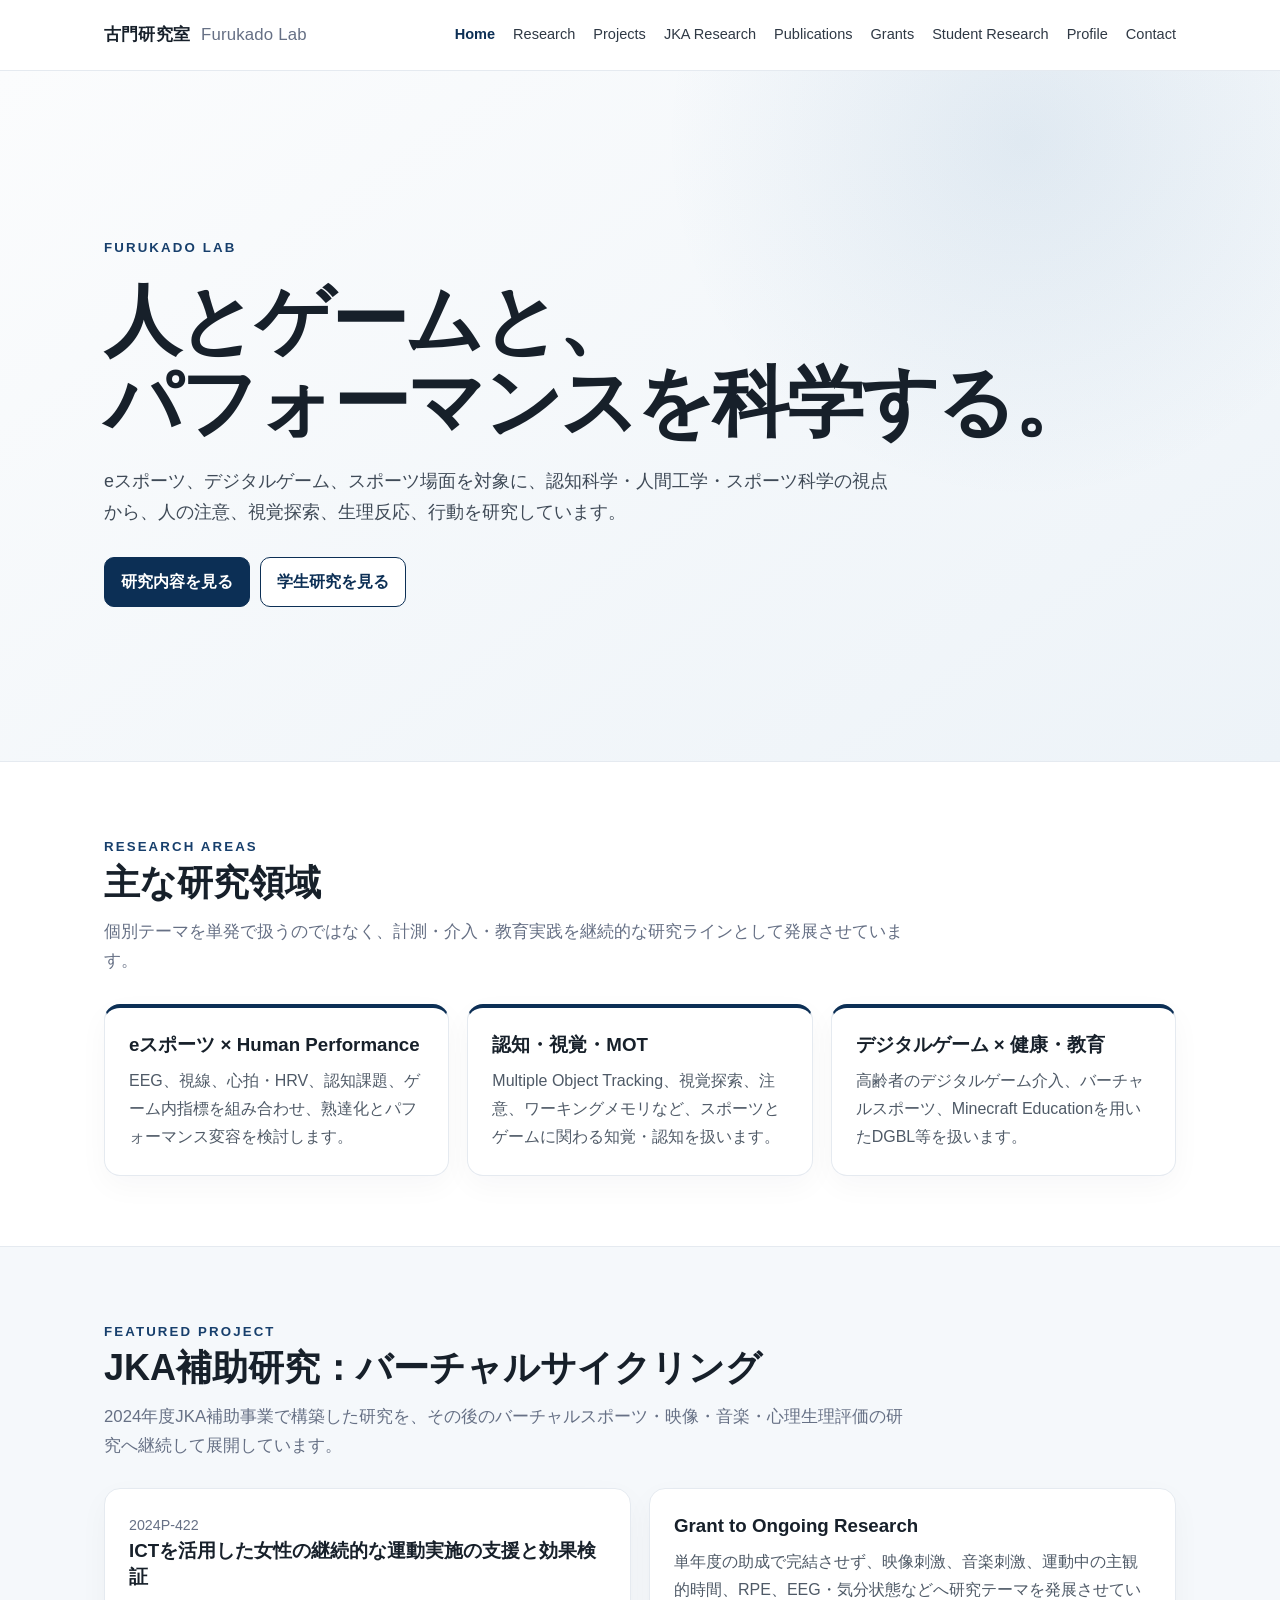
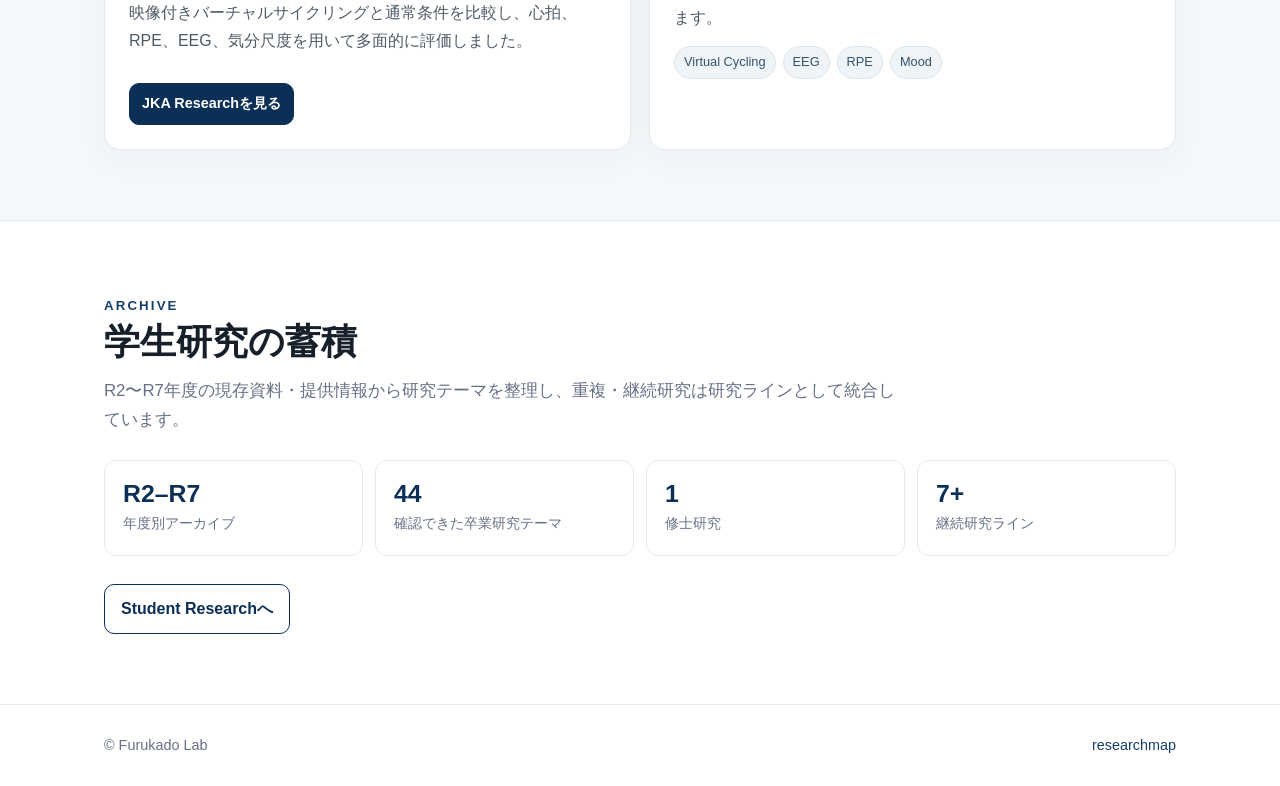
==== index.html @ d8c25774 "Add files via upload Initial Furukado Lab website" ====
<!doctype html>
<html lang="ja">
<head>
<meta charset="utf-8">
<meta name="viewport" content="width=device-width,initial-scale=1">
<title>Home | 古門研究室</title>
<meta name="description" content="eスポーツ、認知科学、人間工学、デジタルゲーム、スポーツ科学を扱う古門研究室の研究紹介サイト。">
<meta property="og:title" content="Home | 古門研究室">
<meta property="og:description" content="eスポーツ、認知科学、人間工学、デジタルゲーム、スポーツ科学を扱う古門研究室の研究紹介サイト。">
<meta property="og:type" content="website">
<link rel="stylesheet" href="assets/css/site.css">
</head>
<body>
<header class="site-header">
  <div class="container navbar">
    <a class="brand" href="index.html">古門研究室 <span>Furukado Lab</span></a>
    <button class="menu-btn" aria-label="メニュー">☰</button>
    <nav class="nav-links"><a class="active" href="index.html">Home</a><a class="" href="research.html">Research</a><a class="" href="projects.html">Projects</a><a class="" href="jka.html">JKA Research</a><a class="" href="publications.html">Publications</a><a class="" href="grants.html">Grants</a><a class="" href="student-research.html">Student Research</a><a class="" href="profile.html">Profile</a><a class="" href="contact.html">Contact</a></nav>
  </div>
</header>

<main>
<section class="hero">
  <div class="container">
    <span class="eyebrow">Furukado Lab</span>
    <h1>人とゲームと、<br>パフォーマンスを科学する。</h1>
    <p class="hero-copy">eスポーツ、デジタルゲーム、スポーツ場面を対象に、認知科学・人間工学・スポーツ科学の視点から、人の注意、視覚探索、生理反応、行動を研究しています。</p>
    <div class="hero-actions">
      <a class="btn primary" href="research.html">研究内容を見る</a>
      <a class="btn" href="student-research.html">学生研究を見る</a>
    </div>
  </div>
</section>

<section><div class="container">
  <span class="eyebrow">Research Areas</span>
  <h2>主な研究領域</h2>
  <p class="lead">個別テーマを単発で扱うのではなく、計測・介入・教育実践を継続的な研究ラインとして発展させています。</p>
  <div class="grid">
    <article class="card feature"><h3>eスポーツ × Human Performance</h3><p>EEG、視線、心拍・HRV、認知課題、ゲーム内指標を組み合わせ、熟達化とパフォーマンス変容を検討します。</p></article>
    <article class="card feature"><h3>認知・視覚・MOT</h3><p>Multiple Object Tracking、視覚探索、注意、ワーキングメモリなど、スポーツとゲームに関わる知覚・認知を扱います。</p></article>
    <article class="card feature"><h3>デジタルゲーム × 健康・教育</h3><p>高齢者のデジタルゲーム介入、バーチャルスポーツ、Minecraft Educationを用いたDGBL等を扱います。</p></article>
  </div>
</div></section>

<section class="section-soft"><div class="container">
  <span class="eyebrow">Featured Project</span>
  <h2>JKA補助研究：バーチャルサイクリング</h2>
  <p class="lead">2024年度JKA補助事業で構築した研究を、その後のバーチャルスポーツ・映像・音楽・心理生理評価の研究へ継続して展開しています。</p>
  <div class="grid two">
    <article class="card">
      <div class="meta">2024P-422</div>
      <h3>ICTを活用した女性の継続的な運動実施の支援と効果検証</h3>
      <p>映像付きバーチャルサイクリングと通常条件を比較し、心拍、RPE、EEG、気分尺度を用いて多面的に評価しました。</p>
      <div class="actions"><a class="btn small primary" href="jka.html">JKA Researchを見る</a></div>
    </article>
    <article class="card">
      <h3>Grant to Ongoing Research</h3>
      <p>単年度の助成で完結させず、映像刺激、音楽刺激、運動中の主観的時間、RPE、EEG・気分状態などへ研究テーマを発展させています。</p>
      <div class="tags"><span class="tag">Virtual Cycling</span><span class="tag">EEG</span><span class="tag">RPE</span><span class="tag">Mood</span></div>
    </article>
  </div>
</div></section>

<section><div class="container">
  <span class="eyebrow">Archive</span>
  <h2>学生研究の蓄積</h2>
  <p class="lead">R2〜R7年度の現存資料・提供情報から研究テーマを整理し、重複・継続研究は研究ラインとして統合しています。</p>
  <div class="kpi-row">
    <div class="kpi"><strong>R2–R7</strong><span>年度別アーカイブ</span></div>
    <div class="kpi"><strong>44</strong><span>確認できた卒業研究テーマ</span></div>
    <div class="kpi"><strong>1</strong><span>修士研究</span></div>
    <div class="kpi"><strong>7+</strong><span>継続研究ライン</span></div>
  </div>
  <div class="actions"><a class="btn" href="student-research.html">Student Researchへ</a></div>
</div></section>
</main>
<footer class="site-footer"><div class="container footer-row">
  <div>© Furukado Lab</div>
  <div><a href="https://researchmap.jp/80882191" target="_blank" rel="noopener">researchmap</a></div>
</div></footer>
<script src="assets/js/site.js"></script>
</body></html>
---- assets/css/site.css ----
:root{
  --navy:#0c2f55;
  --navy2:#173f6c;
  --ink:#17202a;
  --muted:#667085;
  --line:#e5eaf0;
  --soft:#f5f8fb;
  --white:#fff;
  --accent:#2d6ca3;
  --warm:#f4efe6;
  --max:1120px;
  --radius:16px;
}
*{box-sizing:border-box}
html{scroll-behavior:smooth}
body{
  margin:0;
  font-family:-apple-system,BlinkMacSystemFont,"Segoe UI","Hiragino Kaku Gothic ProN","Yu Gothic",Meiryo,sans-serif;
  color:var(--ink);
  background:var(--white);
  line-height:1.75;
}
a{color:var(--navy2);text-decoration:none}
a:hover{text-decoration:underline}
img{max-width:100%;height:auto}
.container{max-width:var(--max);margin:auto;padding:0 24px}
.site-header{
  position:sticky;top:0;z-index:30;
  background:rgba(255,255,255,.96);
  border-bottom:1px solid var(--line);
  backdrop-filter:blur(10px);
}
.navbar{height:70px;display:flex;align-items:center;justify-content:space-between;gap:24px}
.brand{font-weight:800;letter-spacing:.01em;color:var(--ink);font-size:1.05rem}
.brand span{font-weight:500;color:var(--muted);margin-left:.4rem}
.nav-links{display:flex;gap:18px;align-items:center;font-size:.91rem}
.nav-links a{color:#2f3945}
.nav-links a.active{color:var(--navy);font-weight:800}
.menu-btn{display:none;border:1px solid var(--line);background:#fff;border-radius:9px;padding:7px 10px;font-size:1rem}
.hero{
  background:
    radial-gradient(circle at 80% 10%, rgba(45,108,163,.10), transparent 30%),
    linear-gradient(145deg,#fbfcfd,#edf3f8);
  border-bottom:1px solid var(--line);
}
.hero .container{padding-top:92px;padding-bottom:84px}
.eyebrow{
  display:inline-block;
  color:var(--navy2);
  font-size:.83rem;font-weight:800;letter-spacing:.16em;text-transform:uppercase;
}
h1{font-size:clamp(2.4rem,6vw,4.8rem);line-height:1.06;margin:.25em 0 .3em;letter-spacing:-.035em}
h2{font-size:clamp(1.65rem,3vw,2.25rem);line-height:1.25;margin:0 0 12px}
h3{line-height:1.4;margin:0 0 8px}
.hero-copy{font-size:1.12rem;color:#3f4a57;max-width:790px}
.hero-actions,.actions{display:flex;gap:10px;flex-wrap:wrap;margin-top:28px}
.btn{
  display:inline-flex;align-items:center;justify-content:center;gap:8px;
  border:1px solid var(--navy);border-radius:10px;
  padding:10px 16px;font-weight:750;color:var(--navy);background:#fff;
}
.btn.primary{background:var(--navy);color:#fff}
.btn.small{padding:7px 12px;font-size:.9rem}
section{padding:70px 0}
.section-soft{background:var(--soft);border-top:1px solid var(--line);border-bottom:1px solid var(--line)}
.lead{font-size:1.05rem;color:var(--muted);max-width:800px;margin:0}
.grid{display:grid;grid-template-columns:repeat(3,minmax(0,1fr));gap:18px;margin-top:28px}
.grid.two{grid-template-columns:repeat(2,minmax(0,1fr))}
.card{
  background:#fff;border:1px solid var(--line);border-radius:var(--radius);
  padding:24px;box-shadow:0 10px 30px rgba(19,42,67,.035);
}
.card p{color:#4f5a67;margin:.55em 0 0}
.card .meta{font-size:.89rem;color:var(--muted)}
.card.feature{border-top:4px solid var(--navy)}
.tags{display:flex;flex-wrap:wrap;gap:7px;margin-top:14px}
.tag{
  display:inline-block;padding:4px 9px;border-radius:999px;
  font-size:.8rem;background:#eef4f8;border:1px solid #dbe6ee;color:#35526a;
}
.kpi-row{display:grid;grid-template-columns:repeat(4,1fr);gap:12px;margin-top:26px}
.kpi{padding:18px;border:1px solid var(--line);border-radius:12px;background:#fff}
.kpi strong{display:block;font-size:1.55rem;color:var(--navy);line-height:1.2}
.kpi span{font-size:.86rem;color:var(--muted)}
.page-head{background:#f8fafc;border-bottom:1px solid var(--line)}
.page-head .container{padding-top:56px;padding-bottom:48px}
.page-head h1{font-size:clamp(2rem,5vw,3.5rem)}
.breadcrumb{font-size:.85rem;color:var(--muted);margin-bottom:10px}
.note{
  border-left:4px solid var(--navy2);padding:14px 18px;background:#f8fafc;
  border-radius:0 10px 10px 0;margin:22px 0;color:#44515f;
}
.timeline{position:relative;margin-top:28px;padding-left:24px}
.timeline:before{content:"";position:absolute;left:6px;top:5px;bottom:5px;width:2px;background:#dbe4ec}
.timeline-item{position:relative;padding:0 0 26px 18px}
.timeline-item:before{content:"";position:absolute;left:-23px;top:8px;width:11px;height:11px;border-radius:50%;background:var(--navy2)}
.timeline-item b{display:block}
.jka-hero{
  display:grid;grid-template-columns:1.02fr .98fr;gap:36px;align-items:start;margin-top:28px
}
.jka-figure{background:#fff;border:1px solid var(--line);border-radius:18px;padding:12px}
.jka-figure img{display:block;border-radius:10px}
.table-wrap{overflow-x:auto;margin-top:22px}
table{width:100%;border-collapse:collapse;background:#fff}
th,td{padding:13px 14px;border-bottom:1px solid var(--line);text-align:left;vertical-align:top}
th{font-size:.84rem;color:var(--muted);background:#f8fafc}
.filterbar{display:flex;flex-wrap:wrap;gap:8px;margin:24px 0}
.filter-btn{
  border:1px solid #d7dee6;background:#fff;border-radius:999px;padding:7px 12px;cursor:pointer;color:#42505f
}
.filter-btn.active{background:var(--navy);border-color:var(--navy);color:#fff}
.research-list{display:grid;gap:12px}
.research-entry{padding:20px;border:1px solid var(--line);border-radius:14px;background:#fff}
.research-entry h3{font-size:1.02rem;margin-bottom:7px}
.research-entry p{margin:0;color:#53606d;font-size:.94rem}
.research-entry .entry-top{display:flex;justify-content:space-between;gap:12px;align-items:flex-start}
.badge{font-size:.76rem;background:#eef4f8;color:#35526a;border-radius:999px;padding:4px 8px;white-space:nowrap}
.pub-list{margin-top:24px}
.pub-item{padding:18px 0;border-bottom:1px solid var(--line)}
.pub-year{font-size:.82rem;font-weight:800;color:var(--navy2)}
.pub-title{font-weight:750;margin:2px 0}
.pub-venue,.pub-note{font-size:.91rem;color:var(--muted)}
.status{font-size:.85rem;color:var(--muted);margin-top:12px}
.empty{padding:22px;border:1px dashed #cfd8e2;border-radius:12px;color:var(--muted);background:#fafcfd}
.site-footer{border-top:1px solid var(--line);padding:28px 0;color:var(--muted);font-size:.9rem;background:#fff}
.footer-row{display:flex;justify-content:space-between;gap:18px;flex-wrap:wrap}
.muted{color:var(--muted)}
.small{font-size:.9rem}
@media(max-width:900px){
  .grid,.grid.two,.jka-hero{grid-template-columns:1fr}
  .kpi-row{grid-template-columns:repeat(2,1fr)}
  .nav-links{display:none;position:absolute;top:69px;left:0;right:0;background:#fff;border-bottom:1px solid var(--line);padding:14px 24px;flex-direction:column;align-items:flex-start}
  .nav-links.open{display:flex}
  .menu-btn{display:block}
}
@media(max-width:560px){
  .container{padding:0 18px}
  .hero .container{padding-top:64px;padding-bottom:58px}
  section{padding:52px 0}
  .kpi-row{grid-template-columns:1fr}
  .entry-top{flex-direction:column}
}
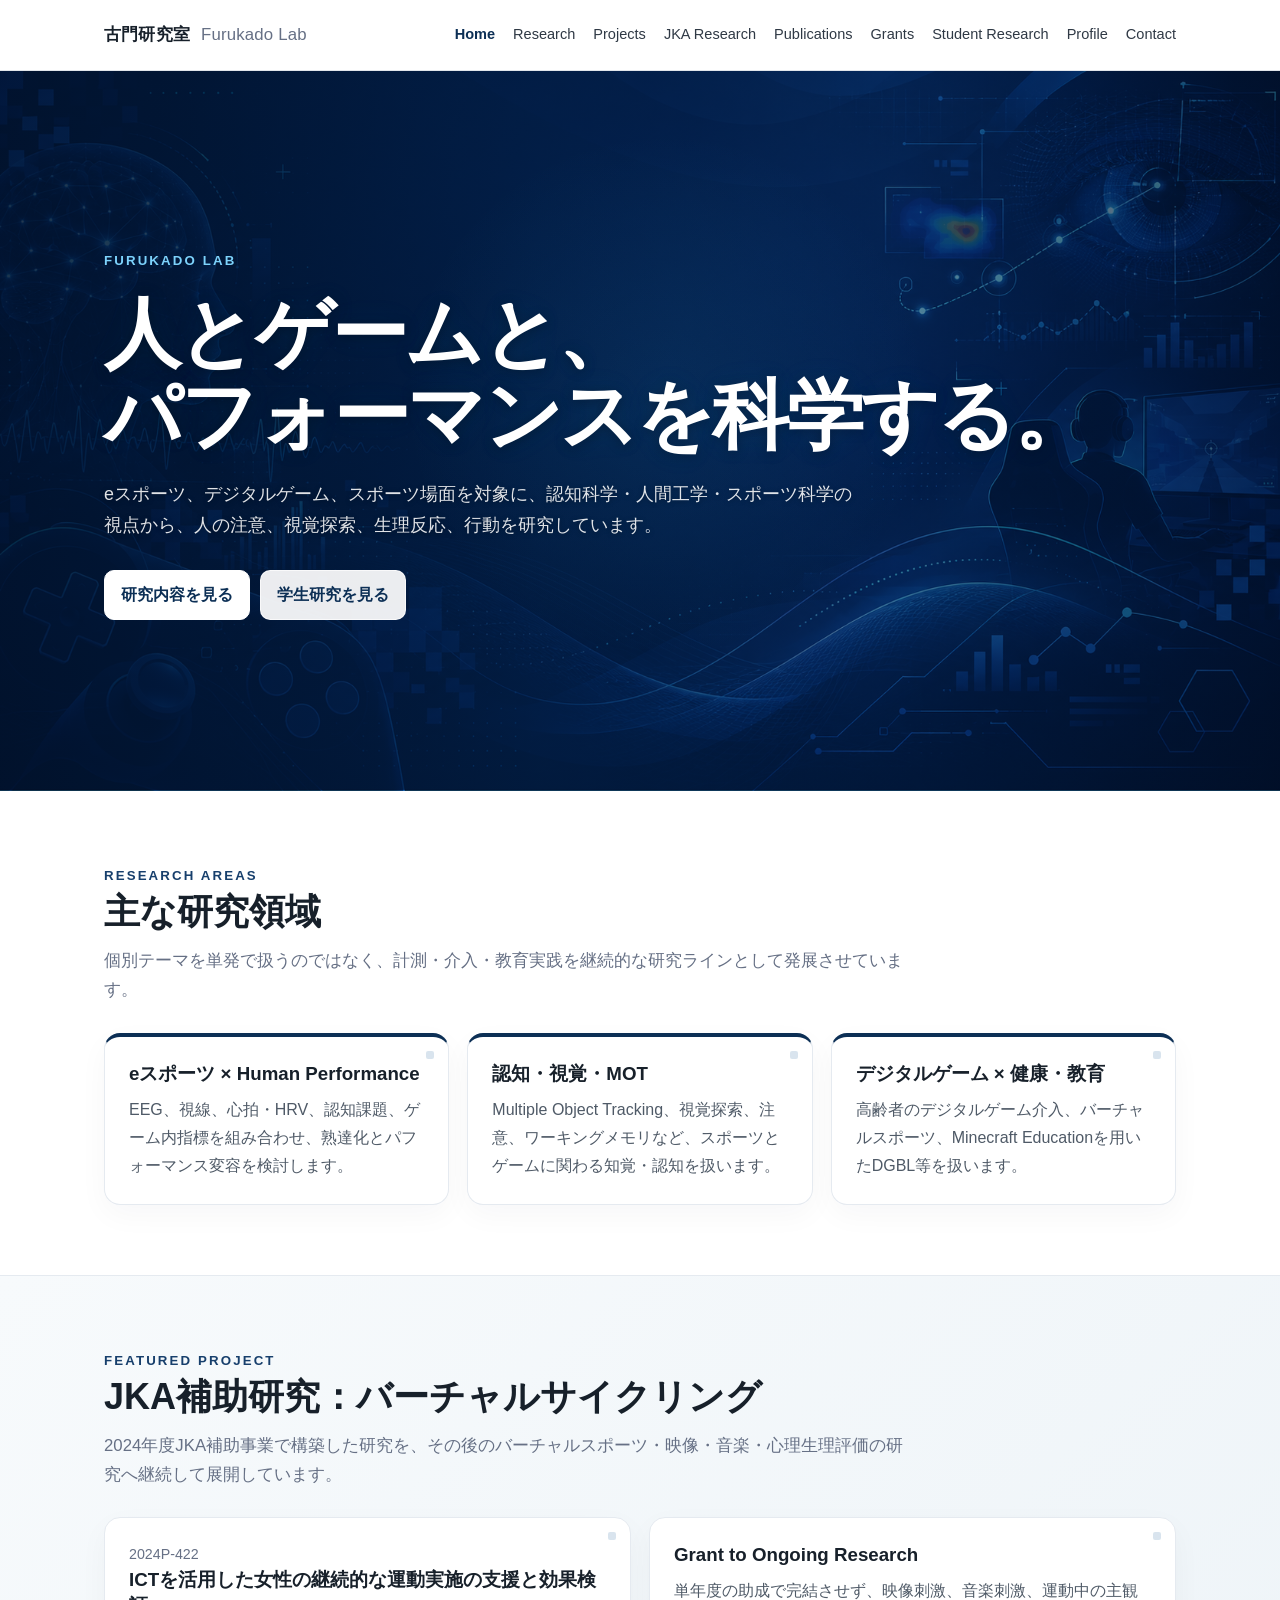
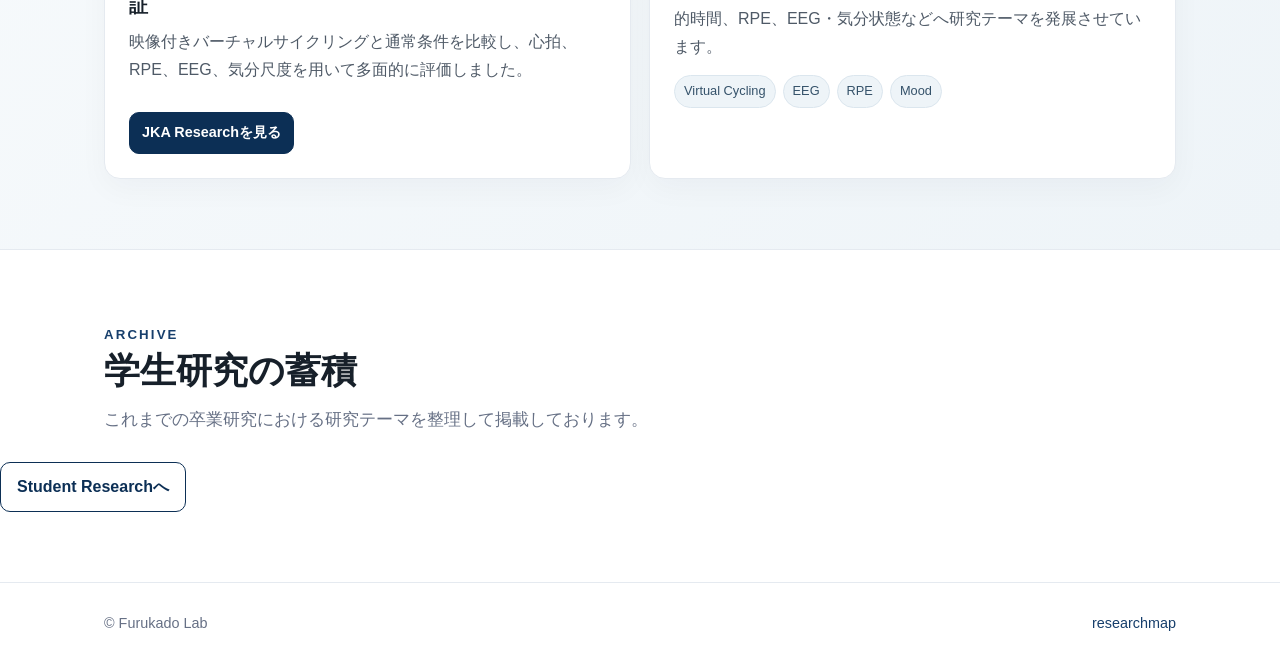
==== commit 1fd6623f: "Update index.html" ====
--- a/index.html
+++ b/index.html
@@ -65,12 +65,8 @@
 <section><div class="container">
   <span class="eyebrow">Archive</span>
   <h2>学生研究の蓄積</h2>
-  <p class="lead">R2〜R7年度の現存資料・提供情報から研究テーマを整理し、重複・継続研究は研究ラインとして統合しています。</p>
-  <div class="kpi-row">
-    <div class="kpi"><strong>R2–R7</strong><span>年度別アーカイブ</span></div>
-    <div class="kpi"><strong>44</strong><span>確認できた卒業研究テーマ</span></div>
-    <div class="kpi"><strong>1</strong><span>修士研究</span></div>
-    <div class="kpi"><strong>7+</strong><span>継続研究ライン</span></div>
+  <p class="lead">これまでの卒業研究における研究テーマを整理して掲載しております。</p>
+
   </div>
   <div class="actions"><a class="btn" href="student-research.html">Student Researchへ</a></div>
 </div></section>
@@ -80,4 +76,4 @@
   <div><a href="https://researchmap.jp/80882191" target="_blank" rel="noopener">researchmap</a></div>
 </div></footer>
 <script src="assets/js/site.js"></script>
-</body></html>+</body></html>
--- a/assets/css/site.css
+++ b/assets/css/site.css
@@ -1,4 +1,3 @@
-
 :root{
   --navy:#0c2f55;
   --navy2:#173f6c;
@@ -8,136 +7,996 @@
   --soft:#f5f8fb;
   --white:#fff;
   --accent:#2d6ca3;
+  --cyan:#38bdf8;
   --warm:#f4efe6;
   --max:1120px;
   --radius:16px;
 }
-*{box-sizing:border-box}
-html{scroll-behavior:smooth}
+
+/* =========================
+   BASE
+========================= */
+
+*{
+  box-sizing:border-box;
+}
+
+html{
+  scroll-behavior:smooth;
+}
+
 body{
   margin:0;
-  font-family:-apple-system,BlinkMacSystemFont,"Segoe UI","Hiragino Kaku Gothic ProN","Yu Gothic",Meiryo,sans-serif;
+  font-family:
+    -apple-system,
+    BlinkMacSystemFont,
+    "Segoe UI",
+    "Hiragino Kaku Gothic ProN",
+    "Yu Gothic",
+    Meiryo,
+    sans-serif;
   color:var(--ink);
   background:var(--white);
   line-height:1.75;
 }
-a{color:var(--navy2);text-decoration:none}
-a:hover{text-decoration:underline}
-img{max-width:100%;height:auto}
-.container{max-width:var(--max);margin:auto;padding:0 24px}
+
+a{
+  color:var(--navy2);
+  text-decoration:none;
+}
+
+a:hover{
+  text-decoration:underline;
+}
+
+img{
+  max-width:100%;
+  height:auto;
+}
+
+.container{
+  max-width:var(--max);
+  margin:auto;
+  padding:0 24px;
+}
+
+
+/* =========================
+   HEADER
+========================= */
+
 .site-header{
-  position:sticky;top:0;z-index:30;
-  background:rgba(255,255,255,.96);
-  border-bottom:1px solid var(--line);
-  backdrop-filter:blur(10px);
-}
-.navbar{height:70px;display:flex;align-items:center;justify-content:space-between;gap:24px}
-.brand{font-weight:800;letter-spacing:.01em;color:var(--ink);font-size:1.05rem}
-.brand span{font-weight:500;color:var(--muted);margin-left:.4rem}
-.nav-links{display:flex;gap:18px;align-items:center;font-size:.91rem}
-.nav-links a{color:#2f3945}
-.nav-links a.active{color:var(--navy);font-weight:800}
-.menu-btn{display:none;border:1px solid var(--line);background:#fff;border-radius:9px;padding:7px 10px;font-size:1rem}
+  position:sticky;
+  top:0;
+  z-index:30;
+  background:rgba(255,255,255,.94);
+  border-bottom:1px solid rgba(12,47,85,.12);
+  backdrop-filter:blur(12px);
+  -webkit-backdrop-filter:blur(12px);
+}
+
+.navbar{
+  height:70px;
+  display:flex;
+  align-items:center;
+  justify-content:space-between;
+  gap:24px;
+}
+
+.brand{
+  font-weight:800;
+  letter-spacing:.01em;
+  color:var(--ink);
+  font-size:1.05rem;
+}
+
+.brand span{
+  font-weight:500;
+  color:var(--muted);
+  margin-left:.4rem;
+}
+
+.nav-links{
+  display:flex;
+  gap:18px;
+  align-items:center;
+  font-size:.91rem;
+}
+
+.nav-links a{
+  color:#2f3945;
+  transition:color .2s ease;
+}
+
+.nav-links a:hover{
+  color:var(--accent);
+  text-decoration:none;
+}
+
+.nav-links a.active{
+  color:var(--navy);
+  font-weight:800;
+}
+
+.menu-btn{
+  display:none;
+  border:1px solid var(--line);
+  background:#fff;
+  border-radius:9px;
+  padding:7px 10px;
+  font-size:1rem;
+}
+
+
+/* =========================
+   HERO
+   ゲーム・研究背景
+========================= */
+
 .hero{
+  position:relative;
+  overflow:hidden;
+
   background:
-    radial-gradient(circle at 80% 10%, rgba(45,108,163,.10), transparent 30%),
-    linear-gradient(145deg,#fbfcfd,#edf3f8);
-  border-bottom:1px solid var(--line);
-}
-.hero .container{padding-top:92px;padding-bottom:84px}
+    linear-gradient(
+      90deg,
+      rgba(1,20,48,.86) 0%,
+      rgba(2,31,70,.76) 42%,
+      rgba(2,33,75,.54) 70%,
+      rgba(1,19,48,.68) 100%
+    ),
+    url("../images/game-bg.png");
+
+  background-size:cover;
+  background-position:center center;
+  background-repeat:no-repeat;
+
+  border-bottom:1px solid rgba(56,189,248,.25);
+}
+
+/* うっすら光る研究UI感 */
+.hero::after{
+  content:"";
+  position:absolute;
+  inset:0;
+  pointer-events:none;
+  background:
+    radial-gradient(
+      circle at 52% 45%,
+      rgba(56,189,248,.08),
+      transparent 34%
+    );
+}
+
+.hero .container{
+  position:relative;
+  z-index:2;
+  padding-top:105px;
+  padding-bottom:100px;
+}
+
+.hero .eyebrow{
+  color:#7dd3fc;
+}
+
+.hero h1{
+  color:#fff;
+  text-shadow:
+    0 2px 12px rgba(0,0,0,.28),
+    0 0 30px rgba(56,189,248,.08);
+}
+
+.hero-copy{
+  font-size:1.12rem;
+  color:rgba(255,255,255,.88);
+  max-width:760px;
+  text-shadow:0 1px 5px rgba(0,0,0,.35);
+}
+
+.hero .btn{
+  border-color:rgba(255,255,255,.7);
+  background:rgba(255,255,255,.92);
+  color:var(--navy);
+}
+
+.hero .btn.primary{
+  background:#fff;
+  color:var(--navy);
+  border-color:#fff;
+}
+
+.hero .btn:hover{
+  text-decoration:none;
+  transform:translateY(-1px);
+}
+
+
+/* =========================
+   TYPOGRAPHY
+========================= */
+
 .eyebrow{
   display:inline-block;
   color:var(--navy2);
-  font-size:.83rem;font-weight:800;letter-spacing:.16em;text-transform:uppercase;
-}
-h1{font-size:clamp(2.4rem,6vw,4.8rem);line-height:1.06;margin:.25em 0 .3em;letter-spacing:-.035em}
-h2{font-size:clamp(1.65rem,3vw,2.25rem);line-height:1.25;margin:0 0 12px}
-h3{line-height:1.4;margin:0 0 8px}
-.hero-copy{font-size:1.12rem;color:#3f4a57;max-width:790px}
-.hero-actions,.actions{display:flex;gap:10px;flex-wrap:wrap;margin-top:28px}
+  font-size:.83rem;
+  font-weight:800;
+  letter-spacing:.16em;
+  text-transform:uppercase;
+}
+
+h1{
+  font-size:clamp(2.4rem,6vw,4.8rem);
+  line-height:1.06;
+  margin:.25em 0 .3em;
+  letter-spacing:-.035em;
+}
+
+h2{
+  font-size:clamp(1.65rem,3vw,2.25rem);
+  line-height:1.25;
+  margin:0 0 12px;
+}
+
+h3{
+  line-height:1.4;
+  margin:0 0 8px;
+}
+
+.lead{
+  font-size:1.05rem;
+  color:var(--muted);
+  max-width:800px;
+  margin:0;
+}
+
+
+/* =========================
+   BUTTONS
+========================= */
+
+.hero-actions,
+.actions{
+  display:flex;
+  gap:10px;
+  flex-wrap:wrap;
+  margin-top:28px;
+}
+
 .btn{
-  display:inline-flex;align-items:center;justify-content:center;gap:8px;
-  border:1px solid var(--navy);border-radius:10px;
-  padding:10px 16px;font-weight:750;color:var(--navy);background:#fff;
-}
-.btn.primary{background:var(--navy);color:#fff}
-.btn.small{padding:7px 12px;font-size:.9rem}
-section{padding:70px 0}
-.section-soft{background:var(--soft);border-top:1px solid var(--line);border-bottom:1px solid var(--line)}
-.lead{font-size:1.05rem;color:var(--muted);max-width:800px;margin:0}
-.grid{display:grid;grid-template-columns:repeat(3,minmax(0,1fr));gap:18px;margin-top:28px}
-.grid.two{grid-template-columns:repeat(2,minmax(0,1fr))}
+  display:inline-flex;
+  align-items:center;
+  justify-content:center;
+  gap:8px;
+
+  border:1px solid var(--navy);
+  border-radius:10px;
+
+  padding:10px 16px;
+
+  font-weight:750;
+  color:var(--navy);
+  background:#fff;
+
+  transition:
+    transform .2s ease,
+    box-shadow .2s ease,
+    background .2s ease;
+}
+
+.btn:hover{
+  text-decoration:none;
+  transform:translateY(-1px);
+  box-shadow:0 7px 20px rgba(12,47,85,.12);
+}
+
+.btn.primary{
+  background:var(--navy);
+  color:#fff;
+}
+
+.btn.small{
+  padding:7px 12px;
+  font-size:.9rem;
+}
+
+
+/* =========================
+   SECTIONS
+========================= */
+
+section{
+  padding:70px 0;
+}
+
+.section-soft{
+  background:
+    linear-gradient(
+      135deg,
+      #f7fafc 0%,
+      #eef4f8 100%
+    );
+  border-top:1px solid var(--line);
+  border-bottom:1px solid var(--line);
+}
+
+
+/* =========================
+   GRID
+========================= */
+
+.grid{
+  display:grid;
+  grid-template-columns:repeat(3,minmax(0,1fr));
+  gap:18px;
+  margin-top:28px;
+}
+
+.grid.two{
+  grid-template-columns:repeat(2,minmax(0,1fr));
+}
+
+
+/* =========================
+   CARDS
+========================= */
+
 .card{
-  background:#fff;border:1px solid var(--line);border-radius:var(--radius);
-  padding:24px;box-shadow:0 10px 30px rgba(19,42,67,.035);
-}
-.card p{color:#4f5a67;margin:.55em 0 0}
-.card .meta{font-size:.89rem;color:var(--muted)}
-.card.feature{border-top:4px solid var(--navy)}
-.tags{display:flex;flex-wrap:wrap;gap:7px;margin-top:14px}
+  position:relative;
+  overflow:hidden;
+
+  background:#fff;
+  border:1px solid var(--line);
+  border-radius:var(--radius);
+
+  padding:24px;
+
+  box-shadow:
+    0 10px 30px rgba(19,42,67,.035);
+
+  transition:
+    transform .22s ease,
+    box-shadow .22s ease,
+    border-color .22s ease;
+}
+
+.card:hover{
+  transform:translateY(-3px);
+  border-color:rgba(45,108,163,.26);
+
+  box-shadow:
+    0 16px 36px rgba(19,42,67,.08);
+}
+
+/* ゲームUIのような小さな装飾 */
+.card::after{
+  content:"";
+  position:absolute;
+  right:14px;
+  top:14px;
+
+  width:8px;
+  height:8px;
+
+  border-radius:2px;
+  background:rgba(45,108,163,.18);
+}
+
+.card p{
+  color:#4f5a67;
+  margin:.55em 0 0;
+}
+
+.card .meta{
+  font-size:.89rem;
+  color:var(--muted);
+}
+
+.card.feature{
+  border-top:4px solid var(--navy);
+}
+
+
+/* =========================
+   TAGS
+========================= */
+
+.tags{
+  display:flex;
+  flex-wrap:wrap;
+  gap:7px;
+  margin-top:14px;
+}
+
 .tag{
-  display:inline-block;padding:4px 9px;border-radius:999px;
-  font-size:.8rem;background:#eef4f8;border:1px solid #dbe6ee;color:#35526a;
-}
-.kpi-row{display:grid;grid-template-columns:repeat(4,1fr);gap:12px;margin-top:26px}
-.kpi{padding:18px;border:1px solid var(--line);border-radius:12px;background:#fff}
-.kpi strong{display:block;font-size:1.55rem;color:var(--navy);line-height:1.2}
-.kpi span{font-size:.86rem;color:var(--muted)}
-.page-head{background:#f8fafc;border-bottom:1px solid var(--line)}
-.page-head .container{padding-top:56px;padding-bottom:48px}
-.page-head h1{font-size:clamp(2rem,5vw,3.5rem)}
-.breadcrumb{font-size:.85rem;color:var(--muted);margin-bottom:10px}
+  display:inline-block;
+  padding:4px 9px;
+
+  border-radius:999px;
+
+  font-size:.8rem;
+
+  background:#eef4f8;
+  border:1px solid #dbe6ee;
+
+  color:#35526a;
+}
+
+
+/* =========================
+   KPI
+========================= */
+
+.kpi-row{
+  display:grid;
+  grid-template-columns:repeat(4,1fr);
+  gap:12px;
+  margin-top:26px;
+}
+
+.kpi{
+  padding:18px;
+
+  border:1px solid var(--line);
+  border-radius:12px;
+
+  background:#fff;
+
+  transition:
+    transform .2s ease,
+    box-shadow .2s ease;
+}
+
+.kpi:hover{
+  transform:translateY(-2px);
+  box-shadow:0 10px 24px rgba(19,42,67,.07);
+}
+
+.kpi strong{
+  display:block;
+  font-size:1.55rem;
+  color:var(--navy);
+  line-height:1.2;
+}
+
+.kpi span{
+  font-size:.86rem;
+  color:var(--muted);
+}
+
+
+/* =========================
+   SUB PAGE HEADER
+   各ページにも背景を薄く使用
+========================= */
+
+.page-head{
+  position:relative;
+  overflow:hidden;
+
+  background:
+    linear-gradient(
+      90deg,
+      rgba(2,26,59,.92),
+      rgba(3,42,87,.80)
+    ),
+    url("../images/game-bg.png");
+
+  background-size:cover;
+  background-position:center 38%;
+
+  border-bottom:1px solid rgba(56,189,248,.22);
+}
+
+.page-head::after{
+  content:"";
+  position:absolute;
+  inset:0;
+
+  background:
+    linear-gradient(
+      90deg,
+      rgba(0,0,0,.08),
+      transparent 60%
+    );
+
+  pointer-events:none;
+}
+
+.page-head .container{
+  position:relative;
+  z-index:2;
+
+  padding-top:62px;
+  padding-bottom:54px;
+}
+
+.page-head h1{
+  font-size:clamp(2rem,5vw,3.5rem);
+  color:#fff;
+  text-shadow:0 2px 10px rgba(0,0,0,.28);
+}
+
+.page-head .lead{
+  color:rgba(255,255,255,.84);
+}
+
+.page-head .breadcrumb{
+  color:#8ed8ff;
+}
+
+.breadcrumb{
+  font-size:.85rem;
+  color:var(--muted);
+  margin-bottom:10px;
+}
+
+
+/* =========================
+   NOTE
+========================= */
+
 .note{
-  border-left:4px solid var(--navy2);padding:14px 18px;background:#f8fafc;
-  border-radius:0 10px 10px 0;margin:22px 0;color:#44515f;
-}
-.timeline{position:relative;margin-top:28px;padding-left:24px}
-.timeline:before{content:"";position:absolute;left:6px;top:5px;bottom:5px;width:2px;background:#dbe4ec}
-.timeline-item{position:relative;padding:0 0 26px 18px}
-.timeline-item:before{content:"";position:absolute;left:-23px;top:8px;width:11px;height:11px;border-radius:50%;background:var(--navy2)}
-.timeline-item b{display:block}
+  border-left:4px solid var(--navy2);
+
+  padding:14px 18px;
+
+  background:#f8fafc;
+
+  border-radius:0 10px 10px 0;
+
+  margin:22px 0;
+
+  color:#44515f;
+}
+
+
+/* =========================
+   TIMELINE
+========================= */
+
+.timeline{
+  position:relative;
+  margin-top:28px;
+  padding-left:24px;
+}
+
+.timeline::before{
+  content:"";
+
+  position:absolute;
+
+  left:6px;
+  top:5px;
+  bottom:5px;
+
+  width:2px;
+
+  background:#dbe4ec;
+}
+
+.timeline-item{
+  position:relative;
+
+  padding:
+    0
+    0
+    26px
+    18px;
+}
+
+.timeline-item::before{
+  content:"";
+
+  position:absolute;
+
+  left:-23px;
+  top:8px;
+
+  width:11px;
+  height:11px;
+
+  border-radius:50%;
+
+  background:var(--navy2);
+
+  box-shadow:
+    0
+    0
+    0
+    4px
+    rgba(45,108,163,.10);
+}
+
+.timeline-item b{
+  display:block;
+}
+
+
+/* =========================
+   JKA
+========================= */
+
 .jka-hero{
-  display:grid;grid-template-columns:1.02fr .98fr;gap:36px;align-items:start;margin-top:28px
-}
-.jka-figure{background:#fff;border:1px solid var(--line);border-radius:18px;padding:12px}
-.jka-figure img{display:block;border-radius:10px}
-.table-wrap{overflow-x:auto;margin-top:22px}
-table{width:100%;border-collapse:collapse;background:#fff}
-th,td{padding:13px 14px;border-bottom:1px solid var(--line);text-align:left;vertical-align:top}
-th{font-size:.84rem;color:var(--muted);background:#f8fafc}
-.filterbar{display:flex;flex-wrap:wrap;gap:8px;margin:24px 0}
+  display:grid;
+
+  grid-template-columns:
+    1.02fr
+    .98fr;
+
+  gap:36px;
+
+  align-items:start;
+
+  margin-top:28px;
+}
+
+.jka-figure{
+  background:#fff;
+
+  border:1px solid var(--line);
+
+  border-radius:18px;
+
+  padding:12px;
+
+  box-shadow:
+    0 14px 35px rgba(19,42,67,.08);
+}
+
+.jka-figure img{
+  display:block;
+
+  border-radius:10px;
+}
+
+
+/* =========================
+   TABLE
+========================= */
+
+.table-wrap{
+  overflow-x:auto;
+  margin-top:22px;
+}
+
+table{
+  width:100%;
+
+  border-collapse:collapse;
+
+  background:#fff;
+}
+
+th,
+td{
+  padding:13px 14px;
+
+  border-bottom:1px solid var(--line);
+
+  text-align:left;
+
+  vertical-align:top;
+}
+
+th{
+  font-size:.84rem;
+
+  color:var(--muted);
+
+  background:#f8fafc;
+}
+
+
+/* =========================
+   FILTERS
+========================= */
+
+.filterbar{
+  display:flex;
+  flex-wrap:wrap;
+  gap:8px;
+
+  margin:24px 0;
+}
+
 .filter-btn{
-  border:1px solid #d7dee6;background:#fff;border-radius:999px;padding:7px 12px;cursor:pointer;color:#42505f
-}
-.filter-btn.active{background:var(--navy);border-color:var(--navy);color:#fff}
-.research-list{display:grid;gap:12px}
-.research-entry{padding:20px;border:1px solid var(--line);border-radius:14px;background:#fff}
-.research-entry h3{font-size:1.02rem;margin-bottom:7px}
-.research-entry p{margin:0;color:#53606d;font-size:.94rem}
-.research-entry .entry-top{display:flex;justify-content:space-between;gap:12px;align-items:flex-start}
-.badge{font-size:.76rem;background:#eef4f8;color:#35526a;border-radius:999px;padding:4px 8px;white-space:nowrap}
-.pub-list{margin-top:24px}
-.pub-item{padding:18px 0;border-bottom:1px solid var(--line)}
-.pub-year{font-size:.82rem;font-weight:800;color:var(--navy2)}
-.pub-title{font-weight:750;margin:2px 0}
-.pub-venue,.pub-note{font-size:.91rem;color:var(--muted)}
-.status{font-size:.85rem;color:var(--muted);margin-top:12px}
-.empty{padding:22px;border:1px dashed #cfd8e2;border-radius:12px;color:var(--muted);background:#fafcfd}
-.site-footer{border-top:1px solid var(--line);padding:28px 0;color:var(--muted);font-size:.9rem;background:#fff}
-.footer-row{display:flex;justify-content:space-between;gap:18px;flex-wrap:wrap}
-.muted{color:var(--muted)}
-.small{font-size:.9rem}
+  border:1px solid #d7dee6;
+
+  background:#fff;
+
+  border-radius:999px;
+
+  padding:7px 12px;
+
+  cursor:pointer;
+
+  color:#42505f;
+
+  transition:
+    background .2s ease,
+    color .2s ease;
+}
+
+.filter-btn:hover{
+  background:#eef4f8;
+}
+
+.filter-btn.active{
+  background:var(--navy);
+
+  border-color:var(--navy);
+
+  color:#fff;
+}
+
+
+/* =========================
+   STUDENT RESEARCH
+========================= */
+
+.research-list{
+  display:grid;
+
+  gap:12px;
+}
+
+.research-entry{
+  padding:20px;
+
+  border:1px solid var(--line);
+
+  border-radius:14px;
+
+  background:#fff;
+
+  transition:
+    transform .2s ease,
+    box-shadow .2s ease,
+    border-color .2s ease;
+}
+
+.research-entry:hover{
+  transform:translateY(-2px);
+
+  border-color:rgba(45,108,163,.24);
+
+  box-shadow:
+    0 10px 28px rgba(19,42,67,.06);
+}
+
+.research-entry h3{
+  font-size:1.02rem;
+
+  margin-bottom:7px;
+}
+
+.research-entry p{
+  margin:0;
+
+  color:#53606d;
+
+  font-size:.94rem;
+}
+
+.research-entry .entry-top{
+  display:flex;
+
+  justify-content:space-between;
+
+  gap:12px;
+
+  align-items:flex-start;
+}
+
+.badge{
+  font-size:.76rem;
+
+  background:#eef4f8;
+
+  color:#35526a;
+
+  border-radius:999px;
+
+  padding:4px 8px;
+
+  white-space:nowrap;
+}
+
+
+/* =========================
+   PUBLICATIONS
+========================= */
+
+.pub-list{
+  margin-top:24px;
+}
+
+.pub-item{
+  padding:18px 0;
+
+  border-bottom:1px solid var(--line);
+}
+
+.pub-year{
+  font-size:.82rem;
+
+  font-weight:800;
+
+  color:var(--navy2);
+}
+
+.pub-title{
+  font-weight:750;
+
+  margin:2px 0;
+}
+
+.pub-venue,
+.pub-note{
+  font-size:.91rem;
+
+  color:var(--muted);
+}
+
+
+/* =========================
+   STATUS
+========================= */
+
+.status{
+  font-size:.85rem;
+
+  color:var(--muted);
+
+  margin-top:12px;
+}
+
+
+/* =========================
+   EMPTY
+========================= */
+
+.empty{
+  padding:22px;
+
+  border:1px dashed #cfd8e2;
+
+  border-radius:12px;
+
+  color:var(--muted);
+
+  background:#fafcfd;
+}
+
+
+/* =========================
+   FOOTER
+========================= */
+
+.site-footer{
+  border-top:1px solid var(--line);
+
+  padding:28px 0;
+
+  color:var(--muted);
+
+  font-size:.9rem;
+
+  background:#fff;
+}
+
+.footer-row{
+  display:flex;
+
+  justify-content:space-between;
+
+  gap:18px;
+
+  flex-wrap:wrap;
+}
+
+
+/* =========================
+   UTILITIES
+========================= */
+
+.muted{
+  color:var(--muted);
+}
+
+.small{
+  font-size:.9rem;
+}
+
+
+/* =========================
+   RESPONSIVE
+========================= */
+
 @media(max-width:900px){
-  .grid,.grid.two,.jka-hero{grid-template-columns:1fr}
-  .kpi-row{grid-template-columns:repeat(2,1fr)}
-  .nav-links{display:none;position:absolute;top:69px;left:0;right:0;background:#fff;border-bottom:1px solid var(--line);padding:14px 24px;flex-direction:column;align-items:flex-start}
-  .nav-links.open{display:flex}
-  .menu-btn{display:block}
-}
+
+  .grid,
+  .grid.two,
+  .jka-hero{
+    grid-template-columns:1fr;
+  }
+
+  .kpi-row{
+    grid-template-columns:repeat(2,1fr);
+  }
+
+  .nav-links{
+    display:none;
+
+    position:absolute;
+
+    top:69px;
+    left:0;
+    right:0;
+
+    background:rgba(255,255,255,.98);
+
+    border-bottom:1px solid var(--line);
+
+    padding:14px 24px;
+
+    flex-direction:column;
+
+    align-items:flex-start;
+
+    box-shadow:
+      0
+      12px
+      30px
+      rgba(19,42,67,.08);
+  }
+
+  .nav-links.open{
+    display:flex;
+  }
+
+  .menu-btn{
+    display:block;
+  }
+
+  .hero{
+    background-position:58% center;
+  }
+
+  .page-head{
+    background-position:58% center;
+  }
+}
+
+
 @media(max-width:560px){
-  .container{padding:0 18px}
-  .hero .container{padding-top:64px;padding-bottom:58px}
-  section{padding:52px 0}
-  .kpi-row{grid-template-columns:1fr}
-  .entry-top{flex-direction:column}
-}
+
+  .container{
+    padding:0 18px;
+  }
+
+  .hero .container{
+    padding-top:70px;
+    padding-bottom:64px;
+  }
+
+  section{
+    padding:52px 0;
+  }
+
+  .kpi-row{
+    grid-template-columns:1fr;
+  }
+
+  .research-entry .entry-top{
+    flex-direction:column;
+  }
+
+  .hero{
+    background-position:62% center;
+  }
+
+  .page-head{
+    background-position:62% center;
+  }
+}
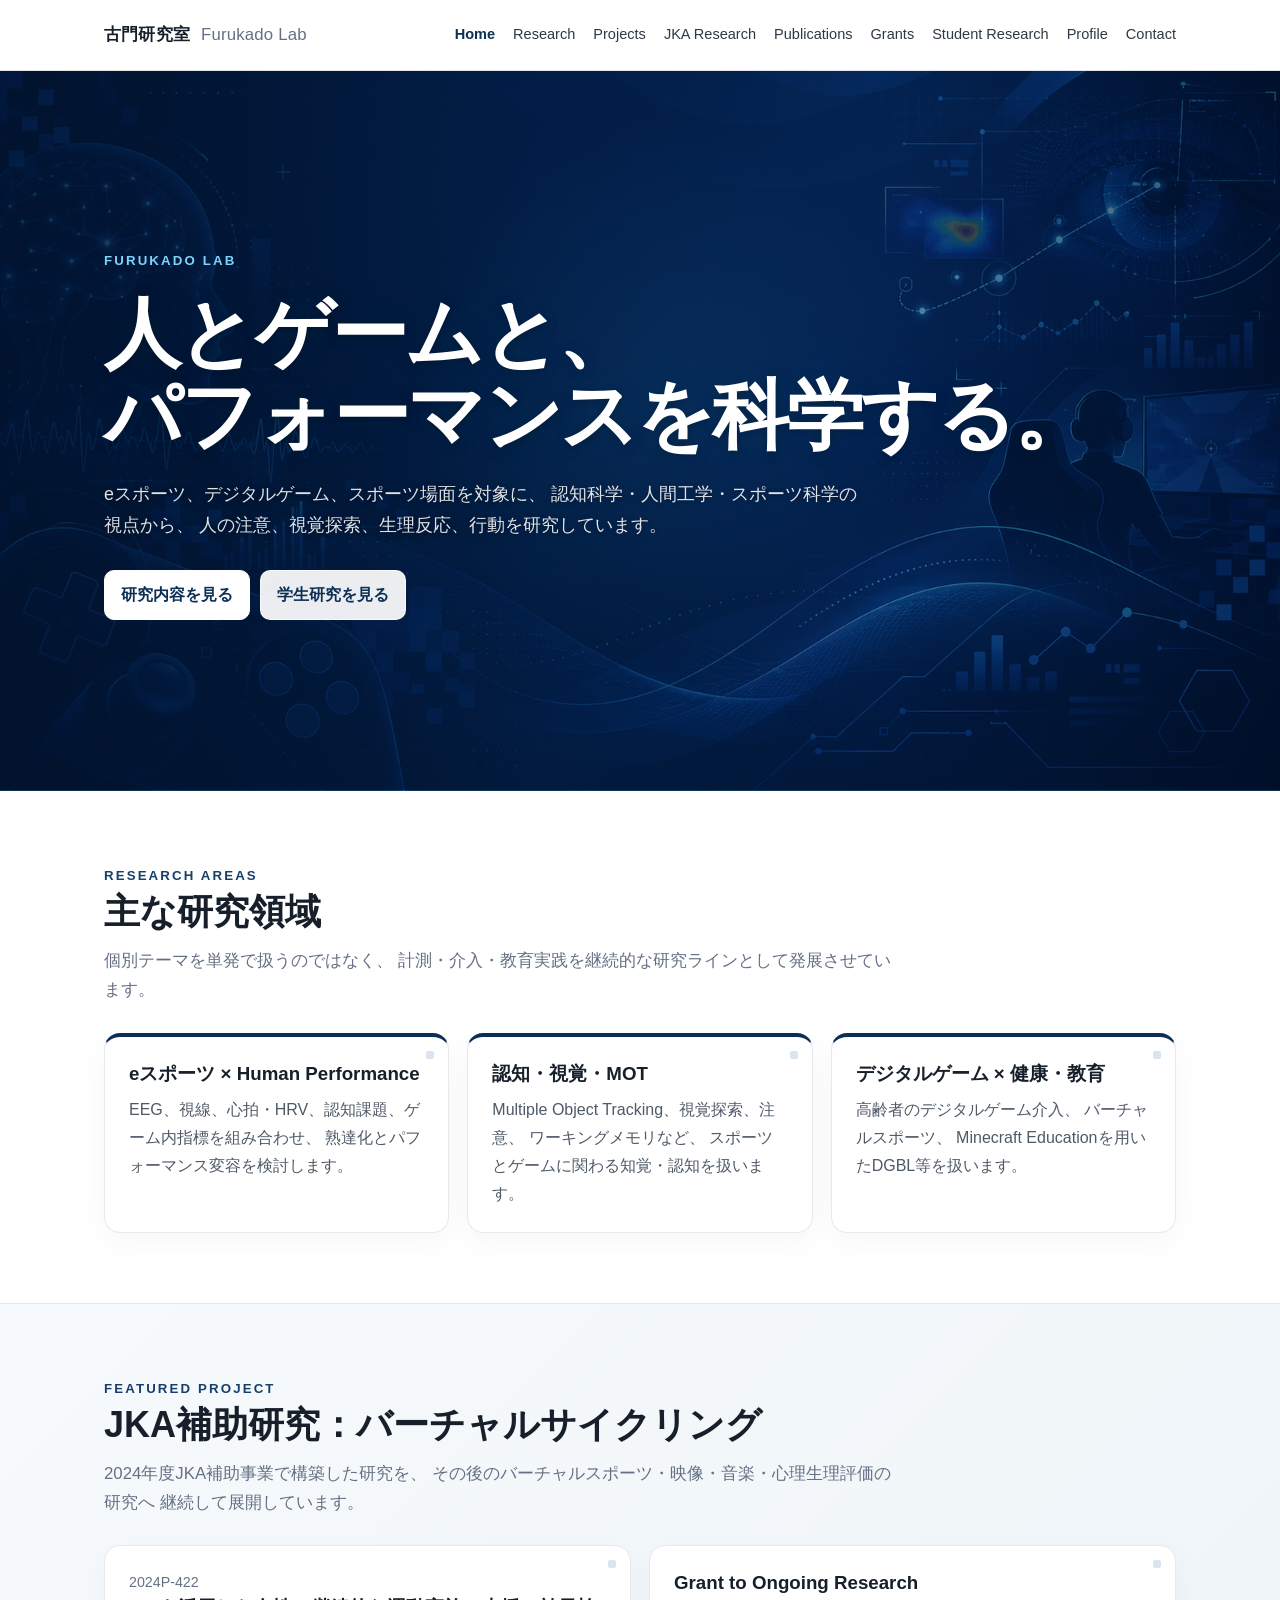
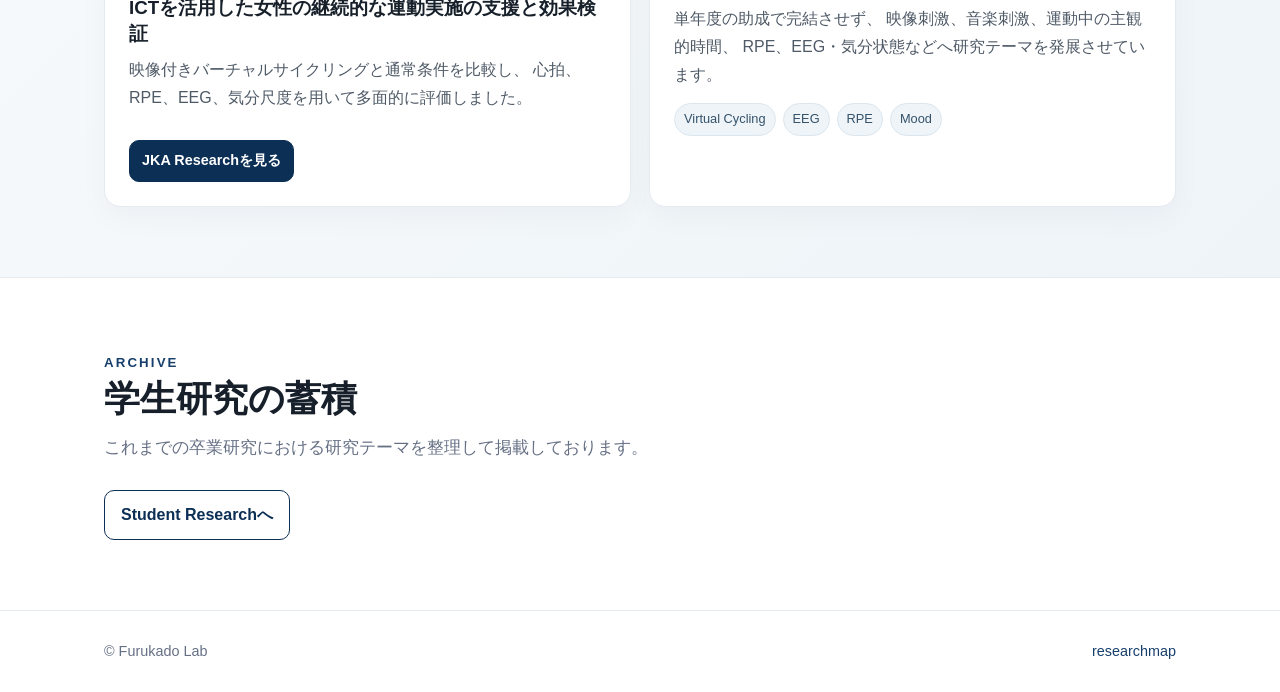
==== commit 87c1b3f7: "Refactor index.html structure and content" ====
--- a/index.html
+++ b/index.html
@@ -3,77 +3,372 @@
 <head>
 <meta charset="utf-8">
 <meta name="viewport" content="width=device-width,initial-scale=1">
+
 <title>Home | 古門研究室</title>
+
 <meta name="description" content="eスポーツ、認知科学、人間工学、デジタルゲーム、スポーツ科学を扱う古門研究室の研究紹介サイト。">
+
 <meta property="og:title" content="Home | 古門研究室">
 <meta property="og:description" content="eスポーツ、認知科学、人間工学、デジタルゲーム、スポーツ科学を扱う古門研究室の研究紹介サイト。">
 <meta property="og:type" content="website">
+
 <link rel="stylesheet" href="assets/css/site.css">
 </head>
+
+
 <body>
+
 <header class="site-header">
+
   <div class="container navbar">
-    <a class="brand" href="index.html">古門研究室 <span>Furukado Lab</span></a>
-    <button class="menu-btn" aria-label="メニュー">☰</button>
-    <nav class="nav-links"><a class="active" href="index.html">Home</a><a class="" href="research.html">Research</a><a class="" href="projects.html">Projects</a><a class="" href="jka.html">JKA Research</a><a class="" href="publications.html">Publications</a><a class="" href="grants.html">Grants</a><a class="" href="student-research.html">Student Research</a><a class="" href="profile.html">Profile</a><a class="" href="contact.html">Contact</a></nav>
-  </div>
+
+    <a class="brand" href="index.html">
+      古門研究室
+      <span>Furukado Lab</span>
+    </a>
+
+    <button
+      class="menu-btn"
+      aria-label="メニュー">
+      ☰
+    </button>
+
+    <nav class="nav-links">
+
+      <a class="active" href="index.html">
+        Home
+      </a>
+
+      <a href="research.html">
+        Research
+      </a>
+
+      <a href="projects.html">
+        Projects
+      </a>
+
+      <a href="jka.html">
+        JKA Research
+      </a>
+
+      <a href="publications.html">
+        Publications
+      </a>
+
+      <a href="grants.html">
+        Grants
+      </a>
+
+      <a href="student-research.html">
+        Student Research
+      </a>
+
+      <a href="profile.html">
+        Profile
+      </a>
+
+      <a href="contact.html">
+        Contact
+      </a>
+
+    </nav>
+
+  </div>
+
 </header>
 
+
 <main>
+
+
+<!-- =========================
+     HERO
+========================= -->
+
 <section class="hero">
+
   <div class="container">
-    <span class="eyebrow">Furukado Lab</span>
-    <h1>人とゲームと、<br>パフォーマンスを科学する。</h1>
-    <p class="hero-copy">eスポーツ、デジタルゲーム、スポーツ場面を対象に、認知科学・人間工学・スポーツ科学の視点から、人の注意、視覚探索、生理反応、行動を研究しています。</p>
+
+    <span class="eyebrow">
+      Furukado Lab
+    </span>
+
+    <h1>
+      人とゲームと、<br>
+      パフォーマンスを科学する。
+    </h1>
+
+    <p class="hero-copy">
+      eスポーツ、デジタルゲーム、スポーツ場面を対象に、
+      認知科学・人間工学・スポーツ科学の視点から、
+      人の注意、視覚探索、生理反応、行動を研究しています。
+    </p>
+
     <div class="hero-actions">
-      <a class="btn primary" href="research.html">研究内容を見る</a>
-      <a class="btn" href="student-research.html">学生研究を見る</a>
-    </div>
-  </div>
+
+      <a
+        class="btn primary"
+        href="research.html">
+        研究内容を見る
+      </a>
+
+      <a
+        class="btn"
+        href="student-research.html">
+        学生研究を見る
+      </a>
+
+    </div>
+
+  </div>
+
 </section>
 
-<section><div class="container">
-  <span class="eyebrow">Research Areas</span>
-  <h2>主な研究領域</h2>
-  <p class="lead">個別テーマを単発で扱うのではなく、計測・介入・教育実践を継続的な研究ラインとして発展させています。</p>
-  <div class="grid">
-    <article class="card feature"><h3>eスポーツ × Human Performance</h3><p>EEG、視線、心拍・HRV、認知課題、ゲーム内指標を組み合わせ、熟達化とパフォーマンス変容を検討します。</p></article>
-    <article class="card feature"><h3>認知・視覚・MOT</h3><p>Multiple Object Tracking、視覚探索、注意、ワーキングメモリなど、スポーツとゲームに関わる知覚・認知を扱います。</p></article>
-    <article class="card feature"><h3>デジタルゲーム × 健康・教育</h3><p>高齢者のデジタルゲーム介入、バーチャルスポーツ、Minecraft Educationを用いたDGBL等を扱います。</p></article>
-  </div>
-</div></section>
-
-<section class="section-soft"><div class="container">
-  <span class="eyebrow">Featured Project</span>
-  <h2>JKA補助研究：バーチャルサイクリング</h2>
-  <p class="lead">2024年度JKA補助事業で構築した研究を、その後のバーチャルスポーツ・映像・音楽・心理生理評価の研究へ継続して展開しています。</p>
-  <div class="grid two">
-    <article class="card">
-      <div class="meta">2024P-422</div>
-      <h3>ICTを活用した女性の継続的な運動実施の支援と効果検証</h3>
-      <p>映像付きバーチャルサイクリングと通常条件を比較し、心拍、RPE、EEG、気分尺度を用いて多面的に評価しました。</p>
-      <div class="actions"><a class="btn small primary" href="jka.html">JKA Researchを見る</a></div>
-    </article>
-    <article class="card">
-      <h3>Grant to Ongoing Research</h3>
-      <p>単年度の助成で完結させず、映像刺激、音楽刺激、運動中の主観的時間、RPE、EEG・気分状態などへ研究テーマを発展させています。</p>
-      <div class="tags"><span class="tag">Virtual Cycling</span><span class="tag">EEG</span><span class="tag">RPE</span><span class="tag">Mood</span></div>
-    </article>
-  </div>
-</div></section>
-
-<section><div class="container">
-  <span class="eyebrow">Archive</span>
-  <h2>学生研究の蓄積</h2>
-  <p class="lead">これまでの卒業研究における研究テーマを整理して掲載しております。</p>
-
-  </div>
-  <div class="actions"><a class="btn" href="student-research.html">Student Researchへ</a></div>
-</div></section>
+
+
+<!-- =========================
+     RESEARCH AREAS
+========================= -->
+
+<section>
+
+  <div class="container">
+
+    <span class="eyebrow">
+      Research Areas
+    </span>
+
+    <h2>
+      主な研究領域
+    </h2>
+
+    <p class="lead">
+      個別テーマを単発で扱うのではなく、
+      計測・介入・教育実践を継続的な研究ラインとして発展させています。
+    </p>
+
+
+    <div class="grid">
+
+
+      <article class="card feature">
+
+        <h3>
+          eスポーツ × Human Performance
+        </h3>
+
+        <p>
+          EEG、視線、心拍・HRV、認知課題、ゲーム内指標を組み合わせ、
+          熟達化とパフォーマンス変容を検討します。
+        </p>
+
+      </article>
+
+
+      <article class="card feature">
+
+        <h3>
+          認知・視覚・MOT
+        </h3>
+
+        <p>
+          Multiple Object Tracking、視覚探索、注意、
+          ワーキングメモリなど、
+          スポーツとゲームに関わる知覚・認知を扱います。
+        </p>
+
+      </article>
+
+
+      <article class="card feature">
+
+        <h3>
+          デジタルゲーム × 健康・教育
+        </h3>
+
+        <p>
+          高齢者のデジタルゲーム介入、
+          バーチャルスポーツ、
+          Minecraft Educationを用いたDGBL等を扱います。
+        </p>
+
+      </article>
+
+
+    </div>
+
+  </div>
+
+</section>
+
+
+
+<!-- =========================
+     FEATURED PROJECT
+========================= -->
+
+<section class="section-soft">
+
+  <div class="container">
+
+    <span class="eyebrow">
+      Featured Project
+    </span>
+
+    <h2>
+      JKA補助研究：バーチャルサイクリング
+    </h2>
+
+    <p class="lead">
+      2024年度JKA補助事業で構築した研究を、
+      その後のバーチャルスポーツ・映像・音楽・心理生理評価の研究へ
+      継続して展開しています。
+    </p>
+
+
+    <div class="grid two">
+
+
+      <article class="card">
+
+        <div class="meta">
+          2024P-422
+        </div>
+
+        <h3>
+          ICTを活用した女性の継続的な運動実施の支援と効果検証
+        </h3>
+
+        <p>
+          映像付きバーチャルサイクリングと通常条件を比較し、
+          心拍、RPE、EEG、気分尺度を用いて多面的に評価しました。
+        </p>
+
+        <div class="actions">
+
+          <a
+            class="btn small primary"
+            href="jka.html">
+            JKA Researchを見る
+          </a>
+
+        </div>
+
+      </article>
+
+
+
+      <article class="card">
+
+        <h3>
+          Grant to Ongoing Research
+        </h3>
+
+        <p>
+          単年度の助成で完結させず、
+          映像刺激、音楽刺激、運動中の主観的時間、
+          RPE、EEG・気分状態などへ研究テーマを発展させています。
+        </p>
+
+        <div class="tags">
+
+          <span class="tag">
+            Virtual Cycling
+          </span>
+
+          <span class="tag">
+            EEG
+          </span>
+
+          <span class="tag">
+            RPE
+          </span>
+
+          <span class="tag">
+            Mood
+          </span>
+
+        </div>
+
+      </article>
+
+
+    </div>
+
+  </div>
+
+</section>
+
+
+
+<!-- =========================
+     STUDENT RESEARCH ARCHIVE
+========================= -->
+
+<section>
+
+  <div class="container">
+
+    <span class="eyebrow">
+      Archive
+    </span>
+
+    <h2>
+      学生研究の蓄積
+    </h2>
+
+    <p class="lead">
+      これまでの卒業研究における研究テーマを整理して掲載しております。
+    </p>
+
+    <div class="actions">
+
+      <a
+        class="btn"
+        href="student-research.html">
+        Student Researchへ
+      </a>
+
+    </div>
+
+  </div>
+
+</section>
+
+
 </main>
-<footer class="site-footer"><div class="container footer-row">
-  <div>© Furukado Lab</div>
-  <div><a href="https://researchmap.jp/80882191" target="_blank" rel="noopener">researchmap</a></div>
-</div></footer>
+
+
+
+<!-- =========================
+     FOOTER
+========================= -->
+
+<footer class="site-footer">
+
+  <div class="container footer-row">
+
+    <div>
+      © Furukado Lab
+    </div>
+
+    <div>
+
+      <a
+        href="https://researchmap.jp/80882191"
+        target="_blank"
+        rel="noopener">
+        researchmap
+      </a>
+
+    </div>
+
+  </div>
+
+</footer>
+
+
 <script src="assets/js/site.js"></script>
-</body></html>
+
+</body>
+</html>
